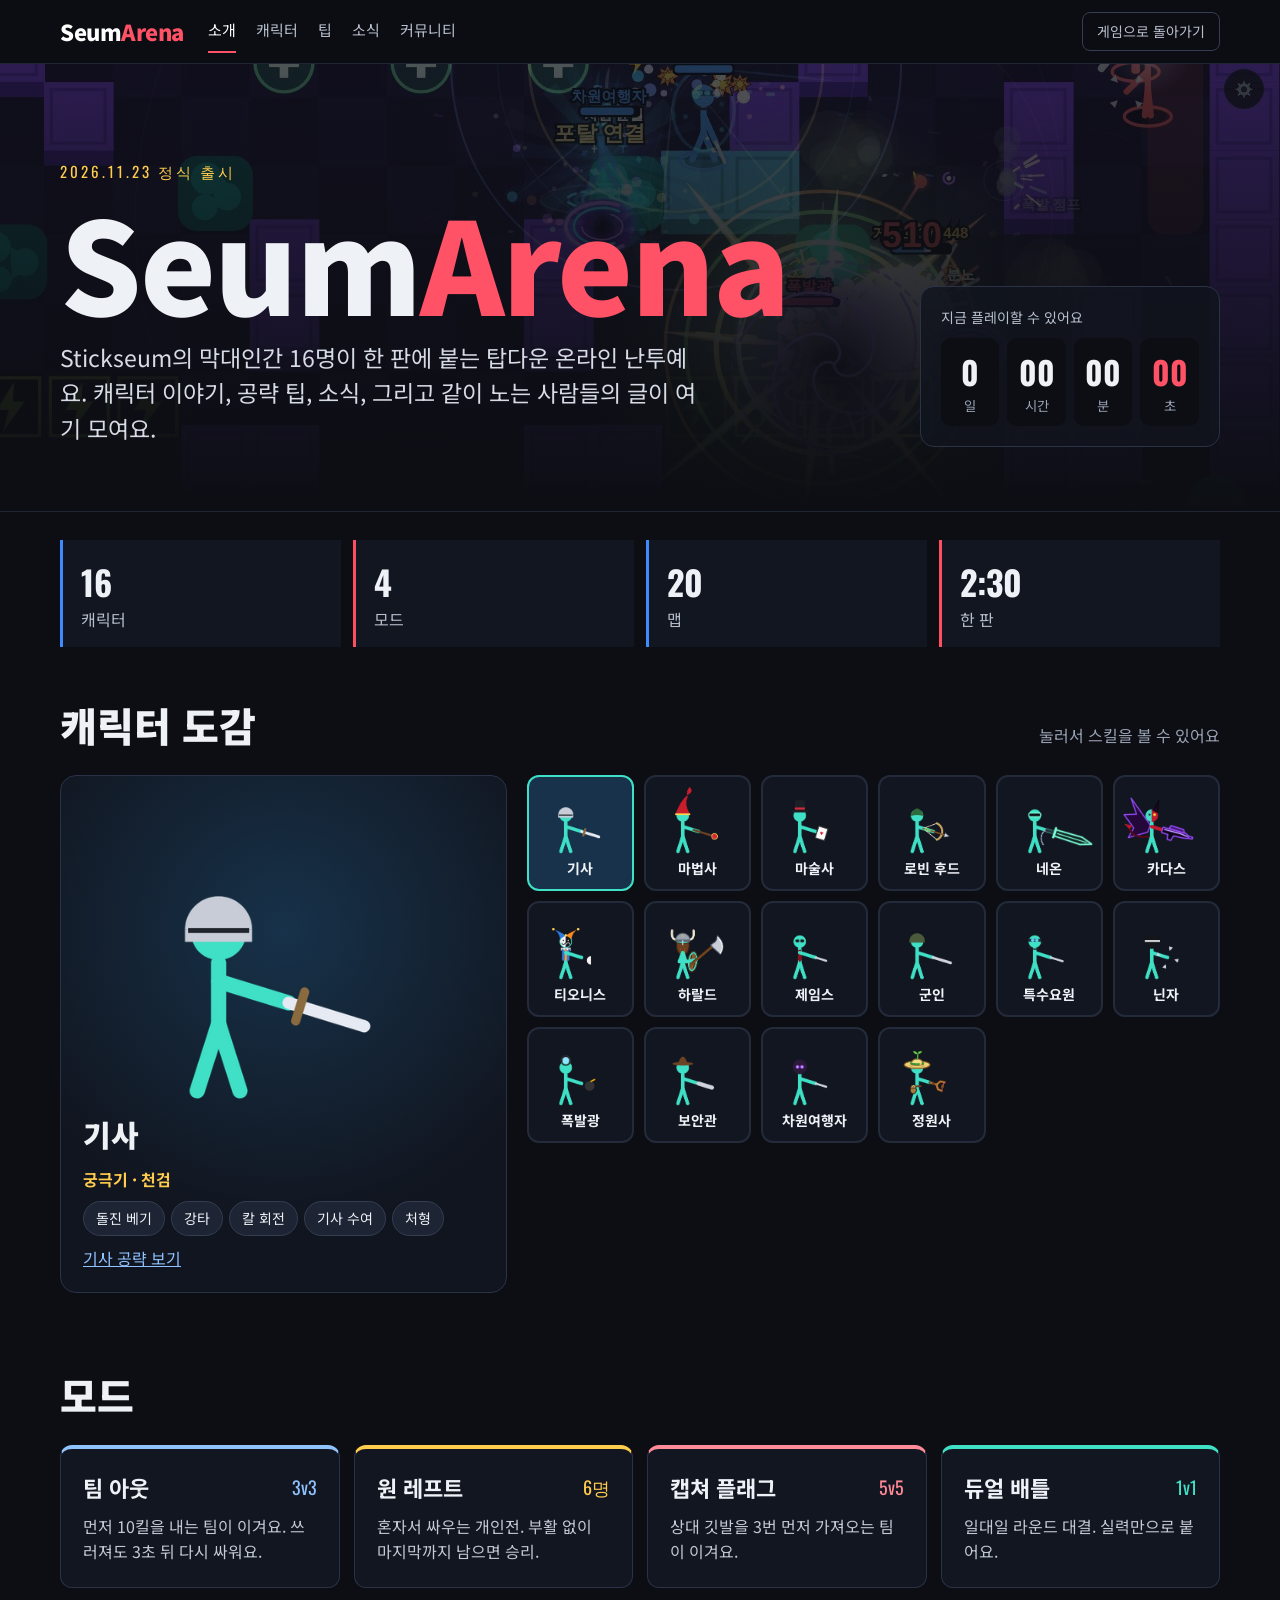
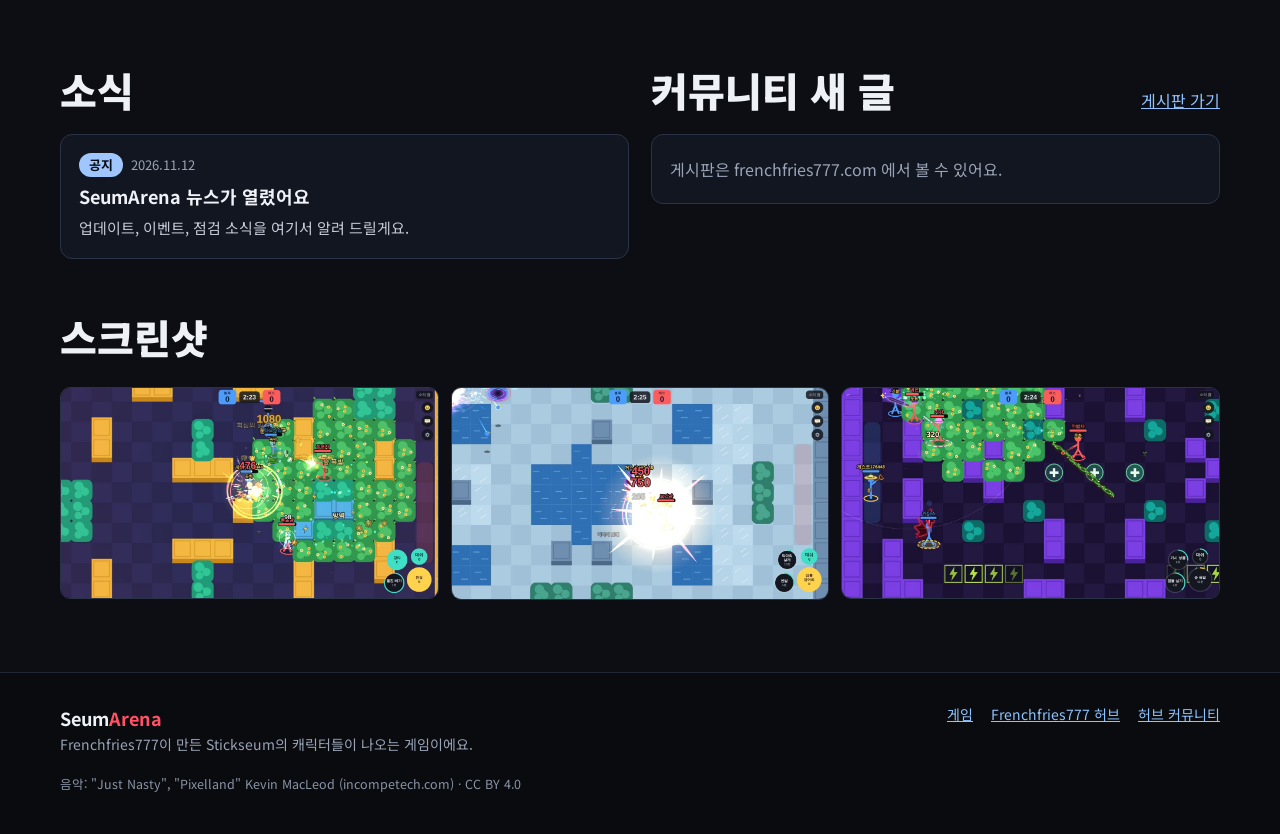
==== site/index.html @ 7cce55d7 "SeumArena 소개·팁·커뮤니티 사이트 추가 (site/) 게임은 /seumarena/ 그대로, 사이트는 /seumarena/site/. 커뮤니티는 허브 게시판(ff_posts" ====
<!doctype html>
<html lang="ko">
<head>
<meta charset="utf-8">
<meta name="viewport" content="width=device-width,initial-scale=1,viewport-fit=cover">
<title>SeumArena · 소개</title>
<meta name="description" content="Stickseum의 막대인간 16명이 붙는 탑다운 온라인 난투. 캐릭터, 팁, 소식, 커뮤니티.">
<meta property="og:title" content="SeumArena"><meta property="og:description" content="Stickseum의 막대인간 16명이 붙는 탑다운 온라인 난투"><meta property="og:type" content="website">
<meta property="og:image" content="https://frenchfries777.com/seumarena/site/img/g_5_shade.jpg">
<meta name="theme-color" content="#0c0e13">
<link rel="icon" type="image/png" sizes="32x32" href="../icons/favicon-32.png">
<link rel="preconnect" href="https://fonts.googleapis.com"><link rel="preconnect" href="https://fonts.gstatic.com" crossorigin>
<link href="https://fonts.googleapis.com/css2?family=Noto+Sans+KR:wght@400;500;700;900&family=Oswald:wght@500;600;700&display=swap" rel="stylesheet">
<link rel="stylesheet" href="site.css">
</head>
<body>
<main>
<section class="hero">
<img src="img/g_5_shade.jpg" alt="">
<div class="wrap">
<div class="txt">
<p class="kicker">2026.11.23 정식 출시</p>
<h1 data-name>SeumArena</h1>
<p class="lead">Stickseum의 막대인간 16명이 한 판에 붙는 탑다운 온라인 난투예요. 캐릭터 이야기, 공략 팁, 소식, 그리고 같이 노는 사람들의 글이 여기 모여요.</p>
</div>
<div class="cd"><p>정식 출시까지</p><div class="g" id="cd"><div><b>-</b><small>일</small></div><div><b>-</b><small>시간</small></div><div><b>-</b><small>분</small></div><div><b>-</b><small>초</small></div></div></div>
</div>
</section>

<div class="wrap stats">
<div><b>16</b><span>캐릭터</span></div><div><b>4</b><span>모드</span></div><div><b>20</b><span>맵</span></div><div><b>2:30</b><span>한 판</span></div>
</div>

<section class="wrap s" id="chars">
<div class="sh"><h2>캐릭터 도감</h2><p>눌러서 스킬을 볼 수 있어요</p></div>
<div class="dex"><div class="big"></div><div class="grid16"></div></div>
</section>

<section class="wrap s" id="modes">
<div class="sh"><h2>모드</h2></div>
<div class="modes">
<div class="card mode" style="--c:#8fc3ff"><div><h3>팀 아웃</h3><span class="num">3v3</span></div><p>먼저 10킬을 내는 팀이 이겨요. 쓰러져도 3초 뒤 다시 싸워요.</p></div>
<div class="card mode" style="--c:#ffcc4d"><div><h3>원 레프트</h3><span class="num">6명</span></div><p>혼자서 싸우는 개인전. 부활 없이 마지막까지 남으면 승리.</p></div>
<div class="card mode" style="--c:#ff8a98"><div><h3>캡쳐 플래그</h3><span class="num">5v5</span></div><p>상대 깃발을 3번 먼저 가져오는 팀이 이겨요.</p></div>
<div class="card mode" style="--c:#3fe0c5"><div><h3>듀얼 배틀</h3><span class="num">1v1</span></div><p>일대일 라운드 대결. 실력만으로 붙어요.</p></div>
</div>
</section>

<div class="wrap two">
<section id="news">
<div class="sh"><h2 class="big">소식</h2></div>
<div id="newsList"><div class="card empty">소식을 불러오는 중이에요.</div></div>
</section>
<section>
<div class="sh"><h2 class="big">커뮤니티 새 글</h2><a href="community.html">게시판 가기</a></div>
<div class="card list" id="postList"><div class="empty">글을 불러오는 중이에요.</div></div>
</section>
</div>

<section class="wrap s">
<div class="sh"><h2>스크린샷</h2></div>
<div class="shots">
<img src="img/g_0_sword.jpg" alt="옥상 정원에서 싸우는 장면" loading="lazy" width="1280" height="720">
<img src="img/g_2_kadas.jpg" alt="얼음 호수에서 궁극기를 쓰는 장면" loading="lazy" width="1280" height="720">
<img src="img/g_8_gardener.jpg" alt="정원사가 넝쿨을 뻗는 장면" loading="lazy" width="1280" height="720">
</div>
</section>
</main>
<script src="https://frenchfries777.com/games/ff-auth.js"></script>
<script src="site.js"></script>
<script src="board.js"></script>
<script>
siteChrome('home');
countdown(document.getElementById('cd'));
heroDex(document.getElementById('chars'), { extra: h => '<a href="tips.html#' + h.id + '">' + esc(h.name) + ' 공략 보기</a>' });
loadNews().then(list => {
  const el = document.getElementById('newsList');
  el.style.cssText = 'display:flex;flex-direction:column;gap:12px';
  el.innerHTML = list == null ? '<div class="card empty">소식을 불러오지 못했어요.</div>' : list.length ? list.slice(0, 4).map(n => newsHtml(n, true)).join('') : '<div class="card empty">아직 소식이 없어요.</div>';
});
siteAuth();
boardRecent(document.getElementById('postList'), 5);
</script>
</body>
</html>
---- site/site.css ----
/* SeumArena site: intro / tips / community. Same look as the game lobby (dark navy, white + red title, blue-red slants). */
:root{--bg:#0c0e13;--panel:#121621;--panel2:#171c28;--line:#2a3246;--line2:#343d52;--text:#eef1f6;--soft:#c3c9d5;--dim:#9aa3b5;--blue:#3d8bff;--blue2:#8fc3ff;--red:#ff4d61;--red2:#ff5266;--gold:#ffcc4d;--mint:#3fe0c5}
*{box-sizing:border-box}
html{scroll-behavior:smooth;-webkit-text-size-adjust:100%}
body{margin:0;background:var(--bg);color:var(--text);font-family:'Noto Sans KR',system-ui,sans-serif;line-height:1.5}
a{color:var(--blue2)}a:hover{color:#fff}
img{max-width:100%;height:auto;display:block}
button,input,textarea,select{font:inherit;color:inherit}
[hidden]{display:none!important}
.wrap{max-width:1200px;margin:0 auto;padding:0 20px}
.sr{position:absolute;left:-9999px}
.num{font-family:Oswald,sans-serif}
.brand{text-decoration:none;font-weight:900;font-size:22px;letter-spacing:-.5px;color:#fff}
.brand b,h1 b{color:var(--red2);font-weight:inherit}

/* header */
.top{position:sticky;top:0;z-index:20;background:rgba(12,14,19,.92);backdrop-filter:blur(8px);border-bottom:1px solid #1f2533}
.top .wrap{display:flex;flex-wrap:wrap;align-items:center;gap:6px 24px;padding-top:10px;padding-bottom:10px}
.top nav{display:flex;flex-wrap:wrap;gap:0 20px;flex:1 1 auto}
.top nav a{color:#b7bfcd;text-decoration:none;padding:9px 0;border-bottom:2px solid transparent;font-size:15px}
.top nav a:hover{color:#fff}
.top nav a.on{color:#fff;border-bottom-color:var(--red2)}
.toGame{text-decoration:none;color:#b7bfcd;font-size:14px;padding:8px 14px;border:1px solid var(--line2);border-radius:8px;white-space:nowrap}
.acct{font-size:14px;color:var(--soft);display:flex;align-items:center;gap:8px}
.acct button{background:none;border:1px solid var(--line2);border-radius:8px;padding:7px 12px;cursor:pointer;color:var(--soft)}

/* buttons */
.slant{display:inline-block;text-decoration:none;color:#fff;font-weight:700;padding:12px 28px;background:linear-gradient(90deg,var(--blue),var(--red));clip-path:polygon(8% 0,100% 0,92% 100%,0 100%);border:0;cursor:pointer}
.slant:hover{color:#fff;filter:brightness(1.1)}
.pill{min-height:42px;padding:0 18px;border-radius:99px;font-weight:700;cursor:pointer;background:var(--panel);color:var(--soft);border:1px solid var(--line2)}
.pill.on{background:var(--text);color:var(--bg);border-color:var(--text)}
.pills{display:flex;flex-wrap:wrap;gap:8px}

/* hero */
.hero{position:relative;overflow:hidden;border-bottom:1px solid #1f2533}
.hero>img{position:absolute;inset:0;width:100%;height:100%;object-fit:cover;opacity:.45}
.hero:after{content:'';position:absolute;inset:0;background:linear-gradient(180deg,rgba(12,14,19,.35),rgba(12,14,19,.8) 65%,var(--bg))}
.hero .wrap{position:relative;z-index:1;padding-top:clamp(44px,8vw,96px);padding-bottom:clamp(36px,5vw,64px);display:flex;flex-wrap:wrap;align-items:flex-end;gap:32px}
.hero .txt{flex:999 1 520px;min-width:0;display:flex;flex-direction:column;gap:18px}
.kicker{margin:0;font-family:Oswald,sans-serif;letter-spacing:3px;color:var(--gold);font-size:15px}
.hero h1{margin:0;font-weight:900;line-height:.95;letter-spacing:-2px;font-size:clamp(56px,11vw,128px)}
.hero p.lead{margin:0;font-size:clamp(17px,2.4vw,23px);color:#d6dbe5;max-width:640px;line-height:1.55}
.cd{flex:1 1 300px;display:flex;flex-direction:column;gap:10px;padding:20px;background:rgba(17,21,30,.85);border:1px solid var(--line);border-radius:14px}
.cd p{margin:0;color:#b7bfcd;font-size:14px}
.cd .g{display:grid;grid-template-columns:repeat(4,minmax(0,1fr));gap:8px;text-align:center}
.cd .g div{display:flex;flex-direction:column;padding:10px 0;background:var(--bg);border-radius:10px}
.cd .g b{font-family:Oswald,sans-serif;font-size:32px}
.cd .g div:last-child b{color:var(--red2)}
.cd .g small{color:var(--dim)}

/* sections */
section.s{padding-top:48px;padding-bottom:24px;display:flex;flex-direction:column;gap:20px}
.sh{display:flex;flex-wrap:wrap;align-items:baseline;justify-content:space-between;gap:8px}
.sh h2,h2.big{margin:0;font-size:clamp(26px,4vw,40px);font-weight:900}
.sh p{margin:0;color:var(--dim)}
.stats{display:grid;grid-template-columns:repeat(auto-fit,minmax(140px,1fr));gap:12px;padding-top:28px}
.stats div{display:flex;flex-direction:column;padding:16px 18px;border-left:3px solid var(--blue);background:var(--panel)}
.stats div:nth-child(even){border-left-color:var(--red)}
.stats b{font-family:Oswald,sans-serif;font-size:34px}
.stats span{color:#b7bfcd}
.card{background:var(--panel);border:1px solid var(--line);border-radius:12px}

/* characters */
.dex{display:flex;flex-wrap:wrap;gap:20px}
.dex .big{flex:1 1 340px;min-width:0;display:flex;flex-direction:column;gap:10px;padding:22px;border-radius:16px;background:radial-gradient(circle at 50% 30%,#17324a,#11151f 70%);border:1px solid var(--line)}
.dex .big img{width:100%;max-width:420px;align-self:center;aspect-ratio:474/360;object-fit:contain}
.dex .big h3{margin:0;font-size:30px;font-weight:900}
.dex .big .ult{margin:0;color:var(--gold);font-weight:700}
.tags{display:flex;flex-wrap:wrap;gap:6px}
.tags span{padding:6px 12px;border-radius:99px;background:#1d2433;border:1px solid var(--line2);font-size:14px}
.grid16{flex:2 1 480px;min-width:0;display:grid;grid-template-columns:repeat(auto-fill,minmax(100px,1fr));gap:10px;align-content:start}
.hb{display:flex;flex-direction:column;align-items:center;gap:4px;padding:8px 6px 10px;border-radius:12px;cursor:pointer;background:var(--panel);border:2px solid #232a3a;transition:transform .15s,border-color .15s}
.hb:hover{transform:translateY(-3px);border-color:var(--blue)}
.hb.on{background:#17324a;border-color:var(--mint)}
.hb img{width:100%;aspect-ratio:474/360;object-fit:contain}
.hb span{font-size:14px;font-weight:700}

/* modes */
.modes{display:grid;grid-template-columns:repeat(auto-fit,minmax(240px,1fr));gap:14px}
.mode{display:flex;flex-direction:column;gap:10px;padding:22px;border-top:4px solid var(--c)}
.mode div{display:flex;justify-content:space-between;align-items:center}
.mode h3{margin:0;font-size:22px}
.mode .num{color:var(--c);font-size:18px}
.mode p{margin:0;color:var(--soft);line-height:1.6}

/* news + posts */
.two{display:flex;flex-wrap:wrap;gap:22px;padding-top:48px}
.two>section{flex:1 1 420px;min-width:0;display:flex;flex-direction:column;gap:14px}
.news{display:flex;flex-direction:column;gap:6px;padding:18px}
.news .k{display:flex;gap:8px;align-items:center}
.news .k span{padding:2px 10px;border-radius:99px;color:#0c0e13;font-size:13px;font-weight:700}
.news .k time{color:var(--dim);font-size:13px}
.news h3{margin:0;font-size:18px}
.news p{margin:0;color:var(--soft);font-size:15px;line-height:1.6;white-space:pre-line}
.list{display:flex;flex-direction:column;overflow:hidden}
.row{text-decoration:none;color:var(--text);display:flex;gap:14px;align-items:center;padding:15px 18px;border-bottom:1px solid #222a3a;background:none;border-left:0;border-right:0;border-top:0;text-align:left;cursor:pointer;width:100%}
.row:last-child{border-bottom:0}
.row:hover{background:var(--panel2);color:var(--text)}
.row .t{flex:none;width:64px;font-size:13px;font-weight:700}
.row .m{flex:1 1 auto;min-width:0;display:flex;flex-direction:column;gap:2px}
.row .m b{font-weight:500;overflow:hidden;text-overflow:ellipsis;white-space:nowrap}
.row .m small,.row .c{color:var(--dim);font-size:13px}
.row .c{flex:none}
.empty{padding:22px 18px;color:var(--dim)}
.shots{display:grid;grid-template-columns:repeat(auto-fit,minmax(280px,1fr));gap:12px}
.shots img{width:100%;aspect-ratio:16/9;object-fit:cover;border-radius:10px;border:1px solid var(--line)}

/* tips */
kbd{font-family:Oswald,sans-serif;display:inline-block;min-width:22px;text-align:center;padding:2px 8px;border-radius:6px;background:#1d2433;border:1px solid var(--line2);border-bottom-width:3px;color:#fff;font-size:14px}
.keys{display:grid;grid-template-columns:auto 1fr;gap:10px 16px;align-items:center;color:var(--soft)}
.box{padding:22px;display:flex;flex-direction:column;gap:12px}
.box h2,.box h3{margin:0}
.box ul{margin:0;padding-left:20px;color:var(--soft);line-height:1.9}
.facts{display:grid;grid-template-columns:repeat(auto-fit,minmax(240px,1fr));gap:12px}
.facts div{padding:16px;background:var(--bg);border-radius:10px;display:flex;flex-direction:column;gap:6px}
.facts span{color:var(--soft);line-height:1.6}
.flex{display:flex;flex-wrap:wrap;gap:16px}
.flex>*{flex:1 1 360px;min-width:0}
.soon{color:var(--dim)}

/* community */
.board{display:flex;flex-wrap:wrap;gap:22px;padding-top:36px;padding-bottom:60px}
.board .main{flex:999 1 600px;min-width:0;display:flex;flex-direction:column;gap:16px}
.board aside{flex:1 1 280px;min-width:0;display:flex;flex-direction:column;gap:14px}
.search{display:flex;gap:8px}
.search input,.write input,.write textarea,.write select,.cmt textarea{flex:1 1 auto;min-width:0;min-height:44px;padding:10px 14px;border-radius:10px;border:1px solid var(--line2);background:var(--panel);color:var(--text)}
.write{display:flex;flex-direction:column;gap:10px;padding:18px}
.write .r{display:flex;gap:8px;flex-wrap:wrap}
.write textarea{min-height:140px;resize:vertical}
.msg{color:var(--gold);font-size:14px;min-height:1em}
.post{padding:22px;display:flex;flex-direction:column;gap:12px}
.post h2{margin:0;font-size:24px}
.post .meta{color:var(--dim);font-size:13.5px}
.post .body{white-space:pre-wrap;line-height:1.7;color:#dfe3ea;overflow-wrap:anywhere}
.post .pics{display:grid;grid-template-columns:repeat(auto-fit,minmax(200px,1fr));gap:8px}
.post .pics img{border-radius:10px;border:1px solid var(--line)}
.acts{display:flex;flex-wrap:wrap;gap:8px}
.acts button{min-height:40px;padding:0 14px;border-radius:10px;border:1px solid var(--line2);background:var(--panel2);cursor:pointer}
.acts button.on{border-color:var(--red2);color:#ffb3bd}
.cmts{display:flex;flex-direction:column;gap:8px}
.cmts div{padding:12px 14px;background:var(--bg);border-radius:10px}
.cmts small{color:var(--dim)}
.cmts p{margin:4px 0 0;white-space:pre-wrap;overflow-wrap:anywhere}
.cmt{display:flex;gap:8px}
.cmt textarea{min-height:44px;resize:vertical}

footer.foot{margin-top:48px;border-top:1px solid #1f2533;background:#090b0f}
footer.foot .wrap{padding-top:30px;padding-bottom:40px;display:flex;flex-wrap:wrap;justify-content:space-between;gap:16px;color:var(--dim);font-size:14px;line-height:1.7}
footer.foot .cr{flex-basis:100%;font-size:12.5px;color:#8a93a5;margin:0}
footer.foot nav{display:flex;flex-wrap:wrap;gap:6px 18px}
@media (max-width:560px){.toGame{order:2}.top nav{order:3;flex-basis:100%;gap:0 16px}.row .t{width:48px}}
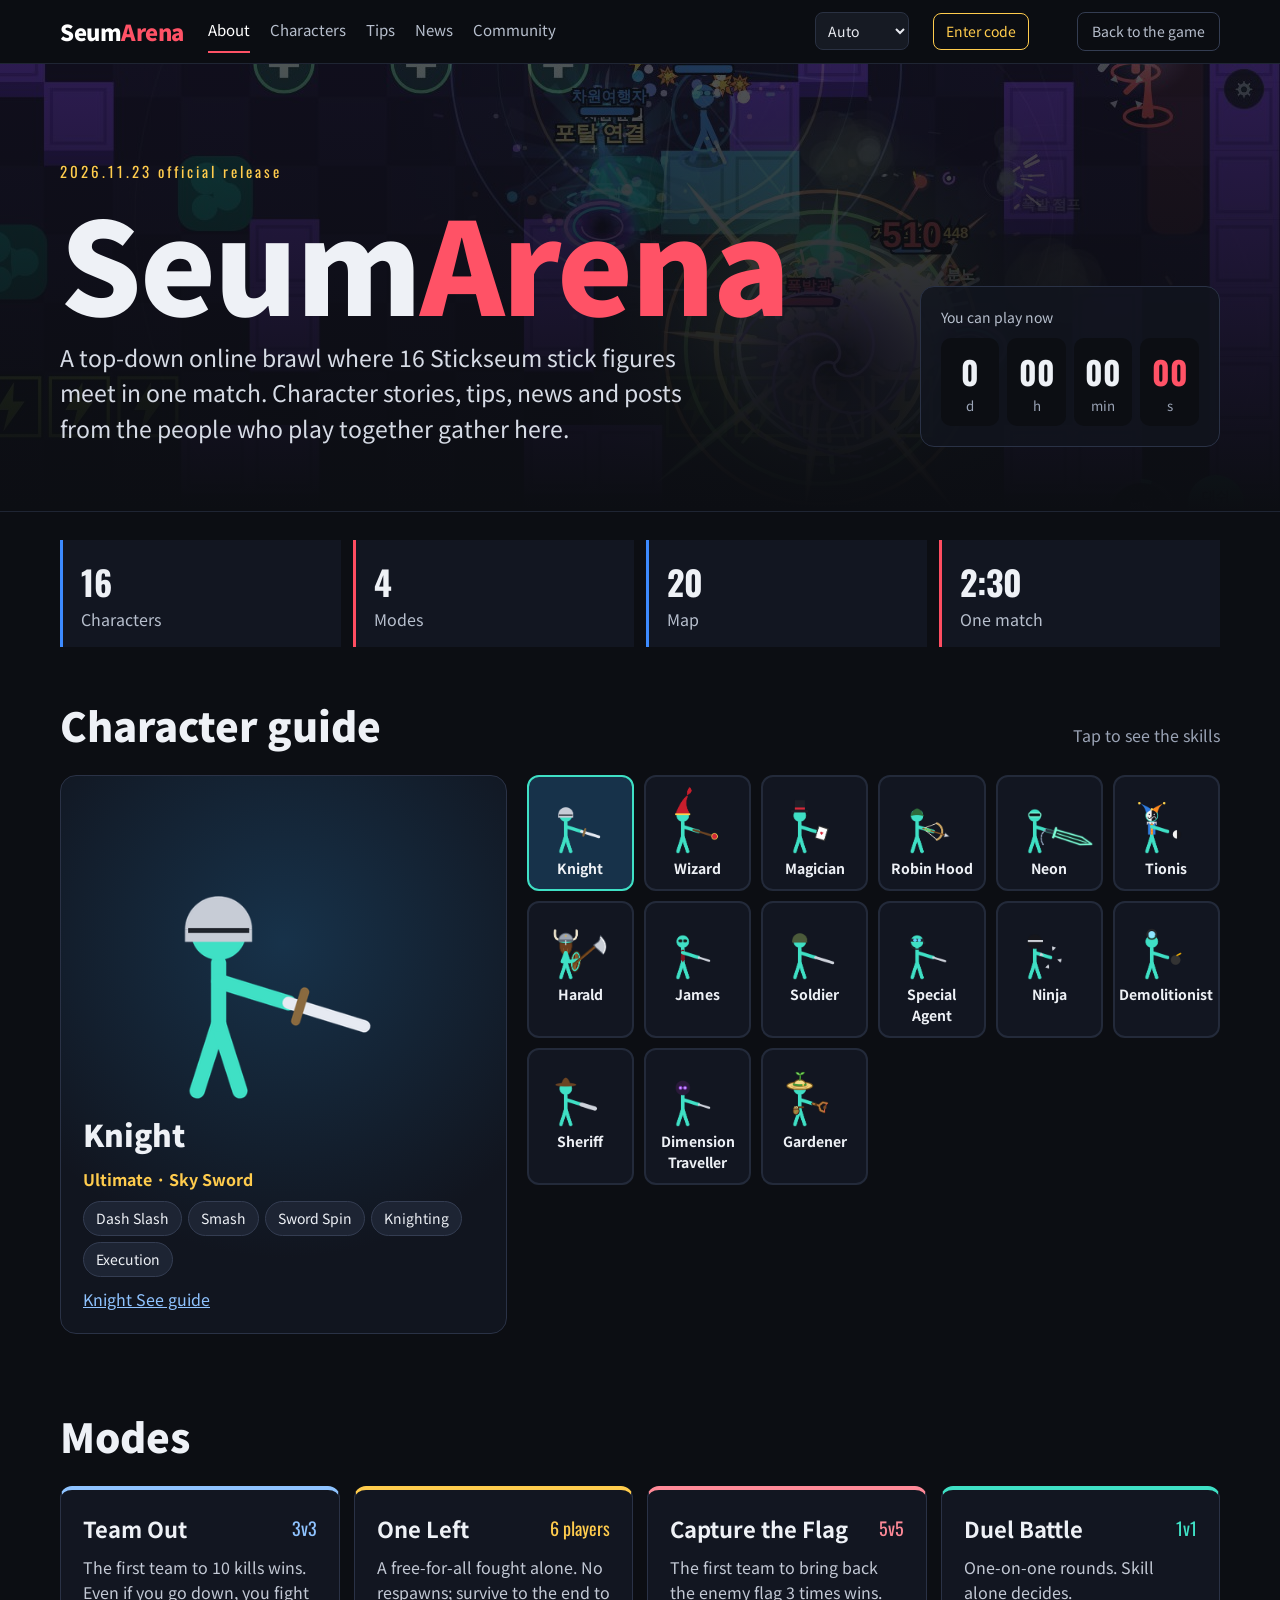
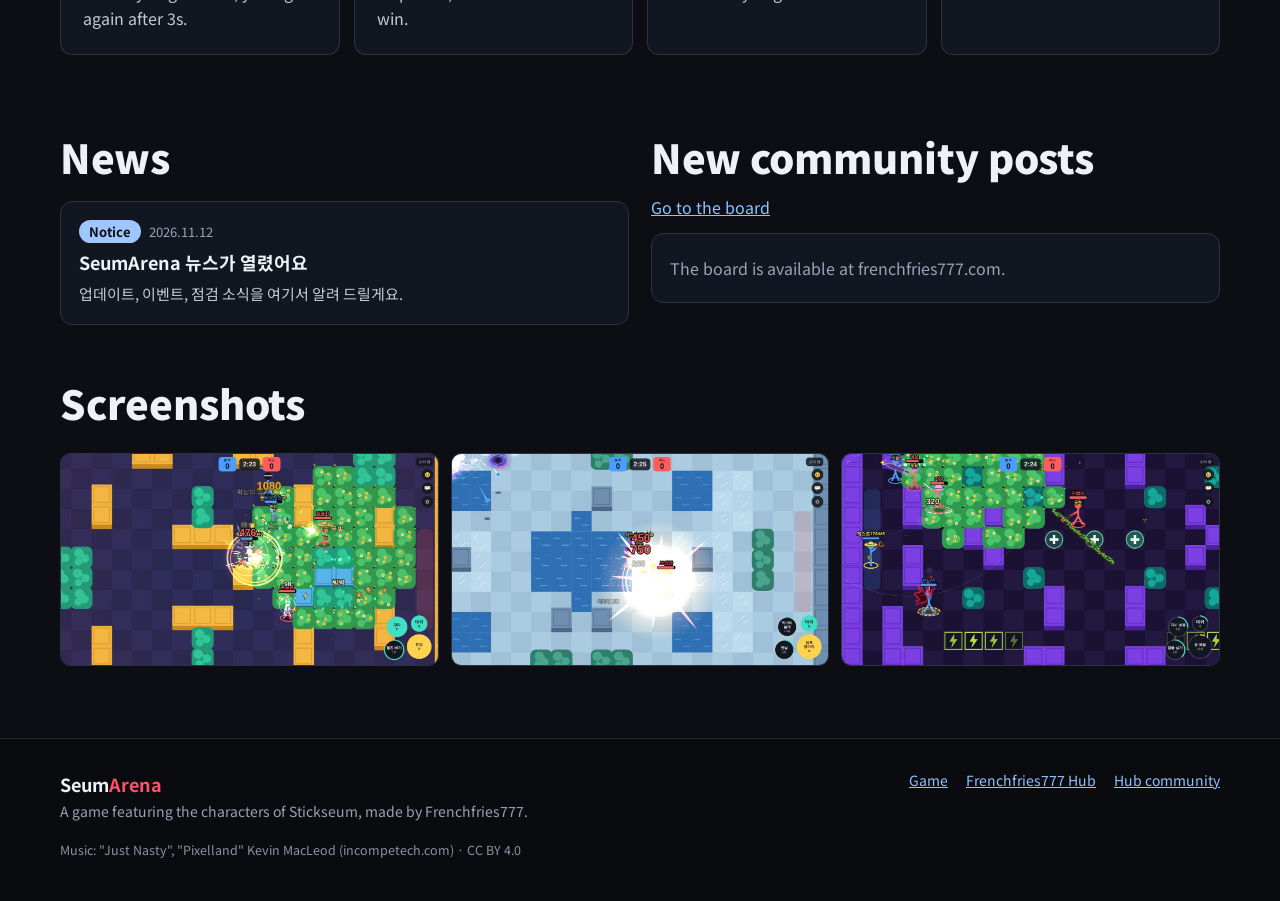
==== commit 4af9faba: "각성 20명, 6개 언어, 튜토리얼, 렉 수정, 버그 수정 - 각성: 캐릭터 20명 전체(조건, 효과, 금색 통일, 지속 +3초, 듀얼·랭크 조건 60%, 각성 조작 버튼 B), " ====
--- a/site/index.html
+++ b/site/index.html
@@ -66,7 +66,9 @@
 </div>
 </section>
 </main>
-<script src="https://frenchfries777.com/games/ff-auth.js"></script>
+<script src="https://frenchfries777.com/games/ff-auth.js?v=20261114c"></script>
+<script src="i18n.js"></script>
+<script src="heroes.js"></script>
 <script src="site.js"></script>
 <script src="board.js"></script>
 <script>
--- a/site/site.css
+++ b/site/site.css
@@ -149,3 +149,30 @@
 footer.foot .cr{flex-basis:100%;font-size:12.5px;color:#8a93a5;margin:0}
 footer.foot nav{display:flex;flex-wrap:wrap;gap:6px 18px}
 @media (max-width:560px){.toGame{order:2}.top nav{order:3;flex-basis:100%;gap:0 16px}.row .t{width:48px}}
+
+/* guide (tips page) */
+.mode .rule{margin:4px 0 0;color:#dfe3ea;line-height:1.7}
+.mode ul{margin:8px 0 0;padding-left:20px;color:#b7bfcd;line-height:1.7}
+.guide{display:flex;flex-direction:column;gap:6px;line-height:1.7;color:#dfe3ea}
+.guide .stat{display:flex;flex-wrap:wrap;gap:6px;margin-top:4px}
+.guide .stat span{padding:4px 10px;border-radius:8px;background:#1d2433;border:1px solid var(--line2);font-size:13px;color:#c9d0dc}
+.guide h4{margin:10px 0 0;font-size:16px;font-weight:800;color:#fff}
+.guide p{margin:0;color:#c9d0dc}
+.guide ul{margin:0;padding-left:20px;color:#c9d0dc}
+.guide dl{margin:0;display:grid;grid-template-columns:max-content 1fr;gap:6px 12px}
+.guide dt{font-weight:700;color:#fff}
+.guide dt.pick{color:var(--gold)}
+.guide dd{margin:0;color:#c9d0dc}
+@media (max-width:560px){.guide dl{grid-template-columns:1fr}.guide dd{margin-bottom:6px}}
+
+.codeBtn{background:none;border:1px solid var(--gold);color:var(--gold);border-radius:8px;padding:7px 12px;cursor:pointer;font-size:14px;white-space:nowrap}
+.codeDlg{background:var(--panel);color:var(--text);border:1px solid var(--line2);border-radius:14px;padding:22px;width:min(340px,calc(100vw - 32px))}
+.codeDlg::backdrop{background:rgba(0,0,0,.6)}
+.codeDlg h3{margin:0 0 12px}
+.codeDlg input{width:100%;box-sizing:border-box;font:700 28px Oswald,monospace;letter-spacing:8px;text-align:center;padding:10px;border-radius:10px;border:1px solid var(--line2);background:var(--bg);color:var(--text)}
+.codeDlg p{min-height:22px;color:var(--soft);font-size:14px}
+.codeRow{display:flex;gap:10px;justify-content:flex-end;align-items:center}
+
+/* language list in the header */
+.langSel{background:#161a23;color:#e8eaf0;border:1px solid #2a3142;border-radius:8px;padding:7px 8px;font:inherit;font-size:14px;min-height:36px}
+.langSel:focus-visible{outline:2px solid #6aa6ff;outline-offset:2px}
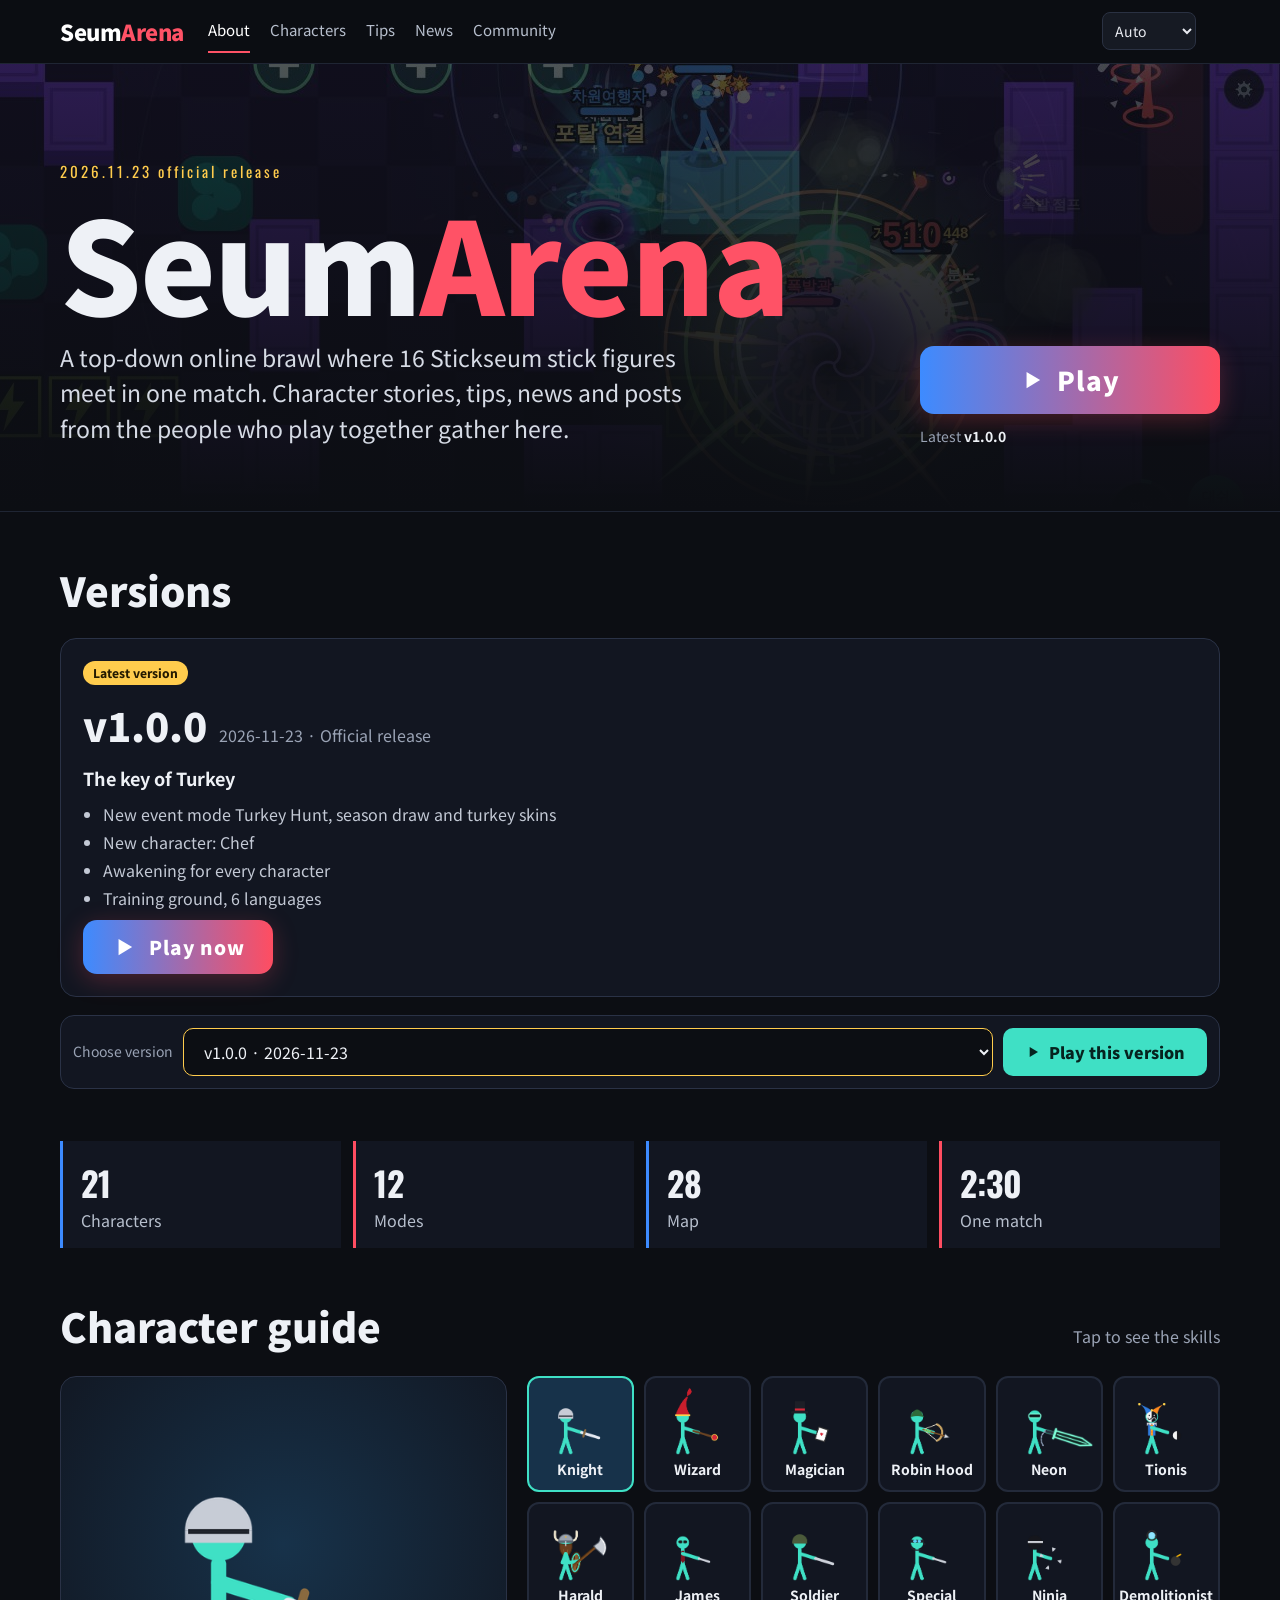
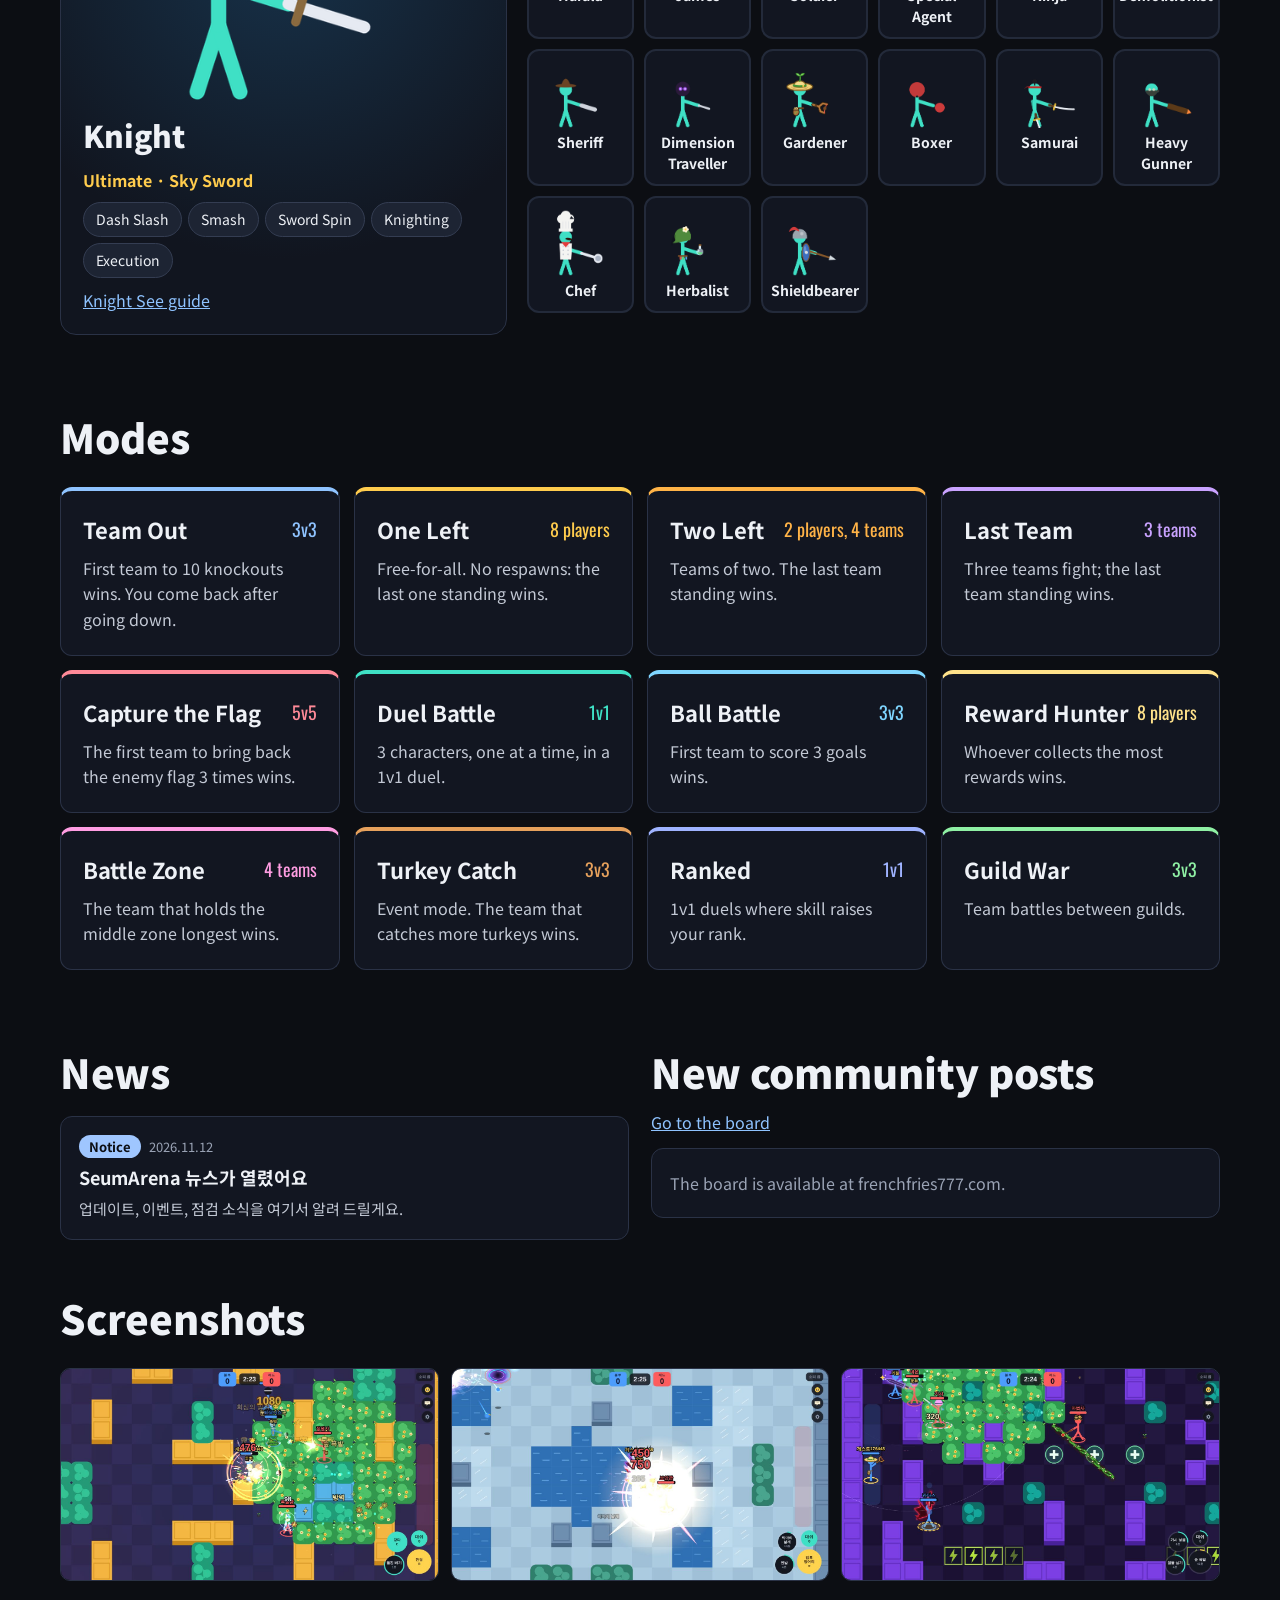
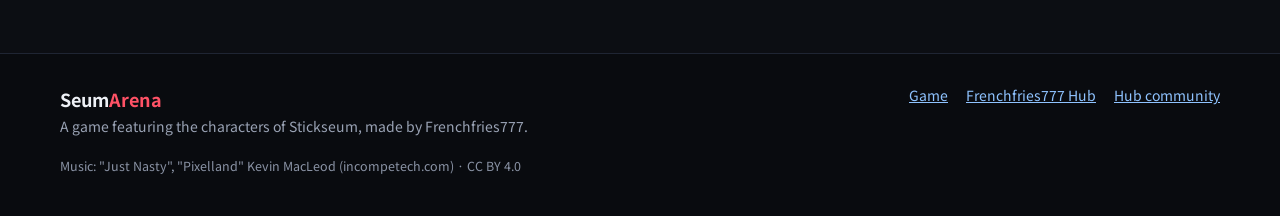
==== commit bc87c949: "사이트: 플레이 버튼, 버전 칸, 모드 12개, 캐릭터 21명, 게임으로 돌아가기·코드 입력 제거 Co-Authored-By: Claude Opus 5.5 <noreply@anth" ====
--- a/site/index.html
+++ b/site/index.html
@@ -23,12 +23,19 @@
 <h1 data-name>SeumArena</h1>
 <p class="lead">Stickseum의 막대인간 16명이 한 판에 붙는 탑다운 온라인 난투예요. 캐릭터 이야기, 공략 팁, 소식, 그리고 같이 노는 사람들의 글이 여기 모여요.</p>
 </div>
-<div class="cd"><p>정식 출시까지</p><div class="g" id="cd"><div><b>-</b><small>일</small></div><div><b>-</b><small>시간</small></div><div><b>-</b><small>분</small></div><div><b>-</b><small>초</small></div></div></div>
+<div class="cd play"><a class="playBig" data-play><svg viewBox="0 0 24 24" fill="currentColor" aria-hidden="true"><path d="M7 4.5v15l12.5-7.5z"/></svg>플레이</a><div class="sub"><span>최신 <b>v1.0.0</b></span></div></div>
 </div>
 </section>
 
+<section class="wrap s" id="ver"><h2>버전</h2>
+<div class="vLatest"><span class="vBadge">최신 버전</span><div class="vh"><b>v1.0.0</b><span>2026-11-23 · 정식 출시</span></div><h3>The key of Turkey</h3>
+<ul><li>새 이벤트 모드 칠면조 잡기, 시즌 뽑기와 칠면조 스킨</li><li>새 캐릭터 셰프</li><li>모든 캐릭터 각성</li><li>연습장, 6개 언어</li></ul>
+<a class="playBig small" data-play><svg viewBox="0 0 24 24" fill="currentColor" aria-hidden="true"><path d="M7 4.5v15l12.5-7.5z"/></svg>지금 플레이</a></div>
+<div class="vBar"><label for="verSel">버전 고르기</label><select class="vSel" id="verSel"><option value="1.0.0">v1.0.0 · 2026-11-23</option></select><button type="button" class="vGo" id="verGo"><svg viewBox="0 0 24 24" fill="currentColor" aria-hidden="true"><path d="M7 4.5v15l12.5-7.5z"/></svg>이 버전 플레이</button></div>
+</section>
+
 <div class="wrap stats">
-<div><b>16</b><span>캐릭터</span></div><div><b>4</b><span>모드</span></div><div><b>20</b><span>맵</span></div><div><b>2:30</b><span>한 판</span></div>
+<div><b>21</b><span>캐릭터</span></div><div><b>12</b><span>모드</span></div><div><b>28</b><span>맵</span></div><div><b>2:30</b><span>한 판</span></div>
 </div>
 
 <section class="wrap s" id="chars">
@@ -39,10 +46,18 @@
 <section class="wrap s" id="modes">
 <div class="sh"><h2>모드</h2></div>
 <div class="modes">
-<div class="card mode" style="--c:#8fc3ff"><div><h3>팀 아웃</h3><span class="num">3v3</span></div><p>먼저 10킬을 내는 팀이 이겨요. 쓰러져도 3초 뒤 다시 싸워요.</p></div>
-<div class="card mode" style="--c:#ffcc4d"><div><h3>원 레프트</h3><span class="num">6명</span></div><p>혼자서 싸우는 개인전. 부활 없이 마지막까지 남으면 승리.</p></div>
+<div class="card mode" style="--c:#8fc3ff"><div><h3>팀 아웃</h3><span class="num">3v3</span></div><p>먼저 10킬을 내는 팀이 이겨요. 쓰러져도 다시 싸워요.</p></div>
+<div class="card mode" style="--c:#ffcc4d"><div><h3>원 레프트</h3><span class="num">8명</span></div><p>혼자 싸우는 개인전. 부활 없이 마지막까지 남으면 승리.</p></div>
+<div class="card mode" style="--c:#ffb347"><div><h3>투 레프트</h3><span class="num">2명 4팀</span></div><p>둘이 한 팀. 마지막까지 남은 팀이 이겨요.</p></div>
+<div class="card mode" style="--c:#c9a2ff"><div><h3>라스트 팀</h3><span class="num">3팀</span></div><p>세 팀이 싸워 마지막까지 남은 팀이 이겨요.</p></div>
 <div class="card mode" style="--c:#ff8a98"><div><h3>캡쳐 플래그</h3><span class="num">5v5</span></div><p>상대 깃발을 3번 먼저 가져오는 팀이 이겨요.</p></div>
-<div class="card mode" style="--c:#3fe0c5"><div><h3>듀얼 배틀</h3><span class="num">1v1</span></div><p>일대일 라운드 대결. 실력만으로 붙어요.</p></div>
+<div class="card mode" style="--c:#3fe0c5"><div><h3>듀얼 배틀</h3><span class="num">1v1</span></div><p>캐릭터 3명으로 한 명씩 붙는 1대1 대결.</p></div>
+<div class="card mode" style="--c:#7fd6ff"><div><h3>볼 배틀</h3><span class="num">3v3</span></div><p>공을 상대 골대에 먼저 3번 넣는 팀이 이겨요.</p></div>
+<div class="card mode" style="--c:#ffe28a"><div><h3>리워드 헌터</h3><span class="num">8명</span></div><p>보상을 가장 많이 모은 사람이 이겨요.</p></div>
+<div class="card mode" style="--c:#ff9de2"><div><h3>배틀 존</h3><span class="num">4팀</span></div><p>가운데 구역을 오래 차지한 팀이 이겨요.</p></div>
+<div class="card mode" style="--c:#e6a15c"><div><h3>칠면조 잡기</h3><span class="num">3v3</span></div><p>이벤트 모드. 칠면조를 더 많이 잡은 팀이 이겨요.</p></div>
+<div class="card mode" style="--c:#9fb3ff"><div><h3>랭크전</h3><span class="num">1v1</span></div><p>실력으로 등급을 올리는 1대1 대결.</p></div>
+<div class="card mode" style="--c:#8ff0a4"><div><h3>길드 대항전</h3><span class="num">3v3</span></div><p>길드끼리 붙는 팀 대결.</p></div>
 </div>
 </section>
 
@@ -73,7 +88,7 @@
 <script src="board.js"></script>
 <script>
 siteChrome('home');
-countdown(document.getElementById('cd'));
+playLinks();
 heroDex(document.getElementById('chars'), { extra: h => '<a href="tips.html#' + h.id + '">' + esc(h.name) + ' 공략 보기</a>' });
 loadNews().then(list => {
   const el = document.getElementById('newsList');
--- a/site/site.css
+++ b/site/site.css
@@ -176,3 +176,22 @@
 /* language list in the header */
 .langSel{background:#161a23;color:#e8eaf0;border:1px solid #2a3142;border-radius:8px;padding:7px 8px;font:inherit;font-size:14px;min-height:36px}
 .langSel:focus-visible{outline:2px solid #6aa6ff;outline-offset:2px}
+
+/* 플레이 버튼 + 버전 (2026-11-28) */
+.cd.play{background:none;border:0;padding:0;align-items:stretch;gap:12px}
+.playBig{display:flex;align-items:center;justify-content:center;gap:12px;height:68px;border-radius:14px;border:0;background:linear-gradient(90deg,var(--blue),var(--red));color:#fff;font:900 26px 'Noto Sans KR',sans-serif;letter-spacing:1px;cursor:pointer;box-shadow:0 6px 24px rgba(255,77,97,.25);text-decoration:none}
+.playBig svg{width:26px;height:26px}
+.playBig.small{align-self:flex-start;height:54px;font-size:19px;padding:0 28px}
+.cd.play .sub{display:flex;justify-content:space-between;color:var(--dim);font-size:14px}.cd.play .sub b{color:var(--text)}
+#ver{display:flex;flex-direction:column;gap:18px}
+#ver h2{margin:0;font-size:clamp(28px,4vw,40px);font-weight:900}
+.vBar{display:flex;align-items:center;gap:10px;flex-wrap:wrap;padding:12px;background:var(--panel);border:1px solid var(--line);border-radius:14px}
+.vBar label{color:var(--dim);font-size:14px}
+.vSel{flex:1 1 260px;height:48px;padding:0 16px;border-radius:10px;border:1.5px solid var(--gold);background:var(--bg);color:var(--text);font:700 16px inherit;font-family:inherit}
+.vGo{height:48px;padding:0 22px;border-radius:10px;border:0;background:var(--mint);color:#06231f;font-weight:900;font-size:16px;display:flex;align-items:center;justify-content:center;gap:8px;white-space:nowrap;cursor:pointer;font-family:inherit}
+.vGo svg{width:16px;height:16px;flex:none}
+.vLatest{padding:22px;border-radius:16px;background:var(--panel);border:1px solid var(--line);display:flex;flex-direction:column;gap:10px}
+.vBadge{align-self:flex-start;background:var(--gold);color:#241a00;font-weight:800;font-size:12px;padding:3px 10px;border-radius:99px}
+.vLatest .vh{display:flex;align-items:baseline;gap:12px;flex-wrap:wrap}.vLatest .vh b{font-size:40px;font-weight:900}.vLatest .vh span{color:var(--dim)}
+.vLatest h3{margin:0;font-size:18px}.vLatest ul{margin:0;padding-left:20px;color:var(--soft);display:flex;flex-direction:column;gap:4px}
+@media (max-width:600px){.playBig{height:60px;font-size:22px}.vGo{width:100%}}
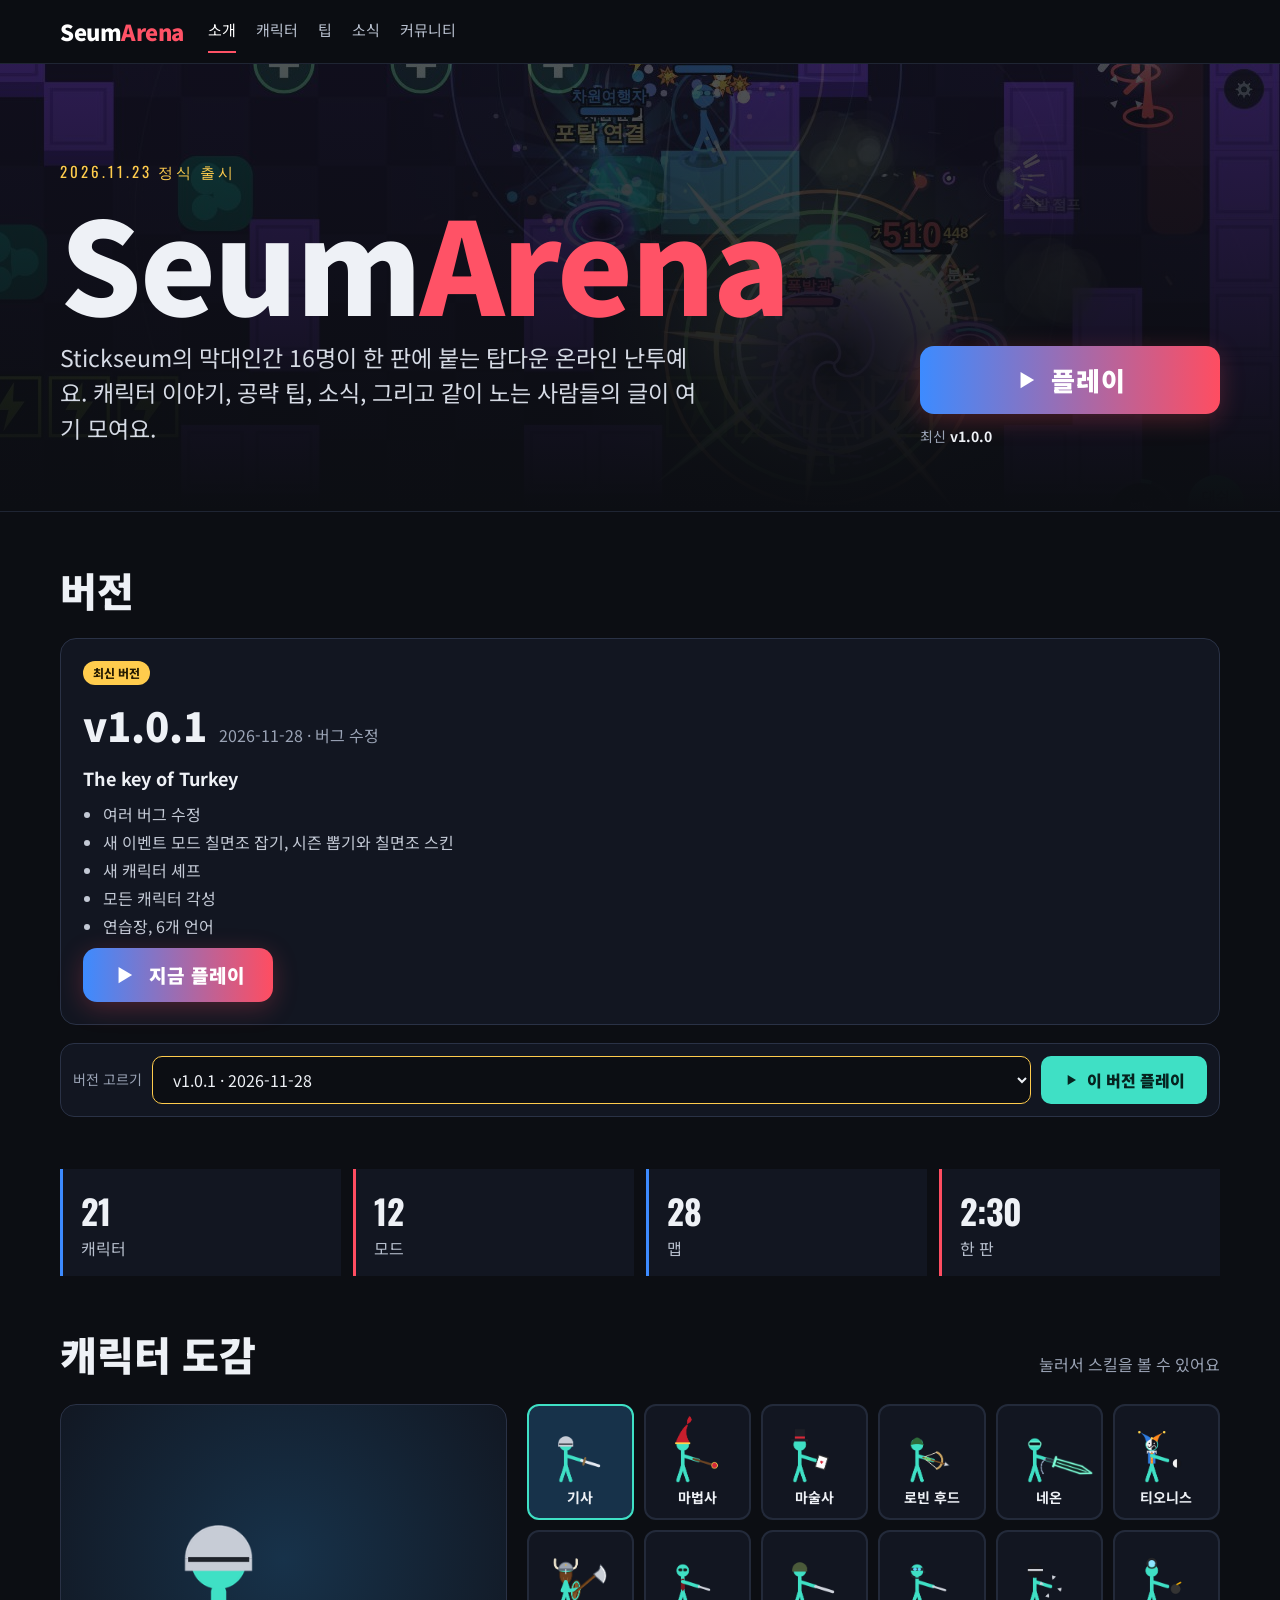
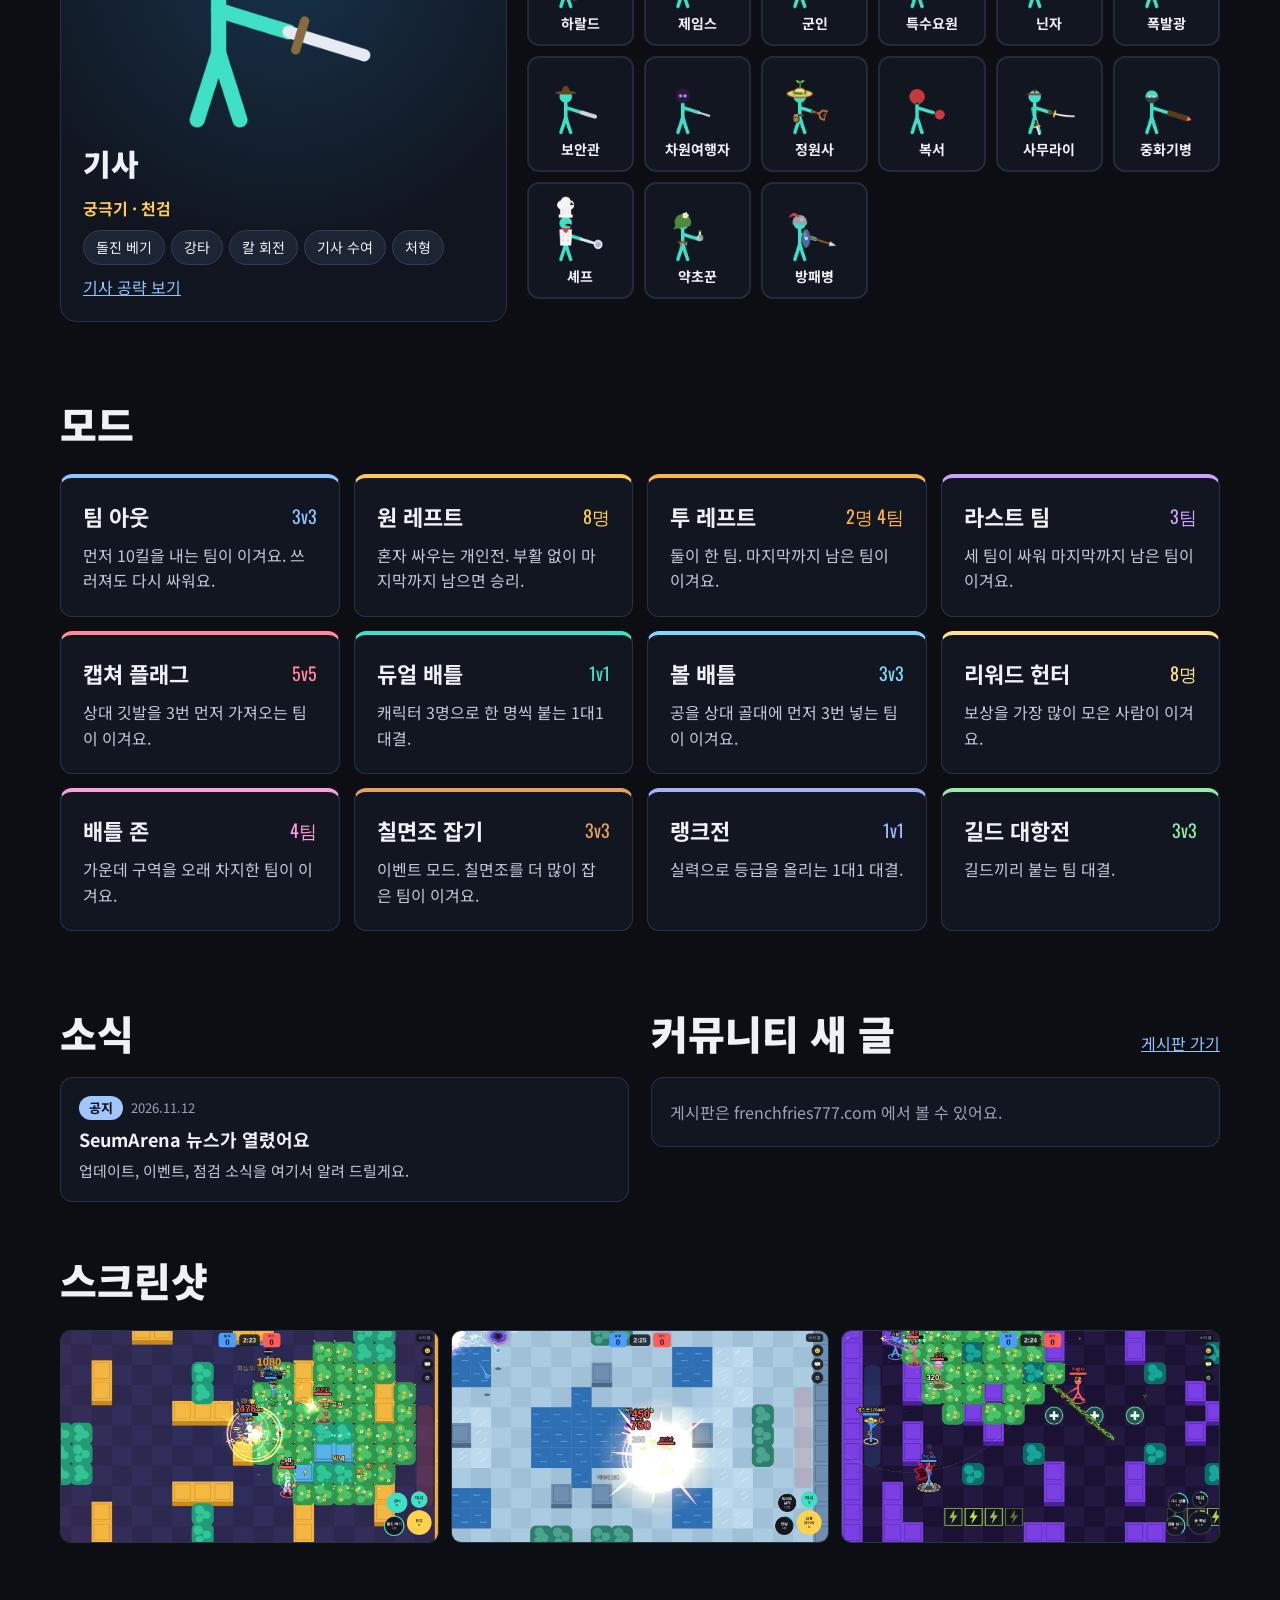
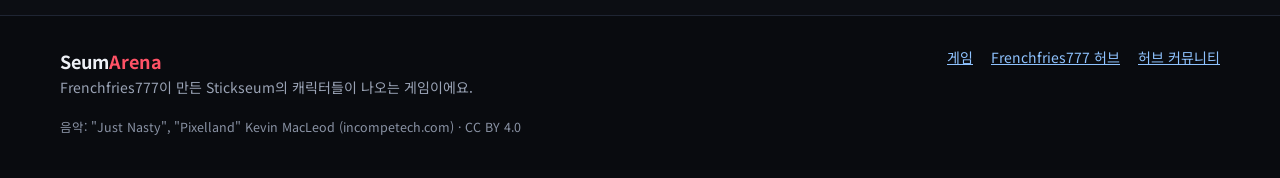
==== commit f1344618: "코드 리뷰 반영 버그 수정, 1.0.1 Co-Authored-By: Claude Opus 5.5 <noreply@anthropic.com>" ====
--- a/site/index.html
+++ b/site/index.html
@@ -28,10 +28,10 @@
 </section>
 
 <section class="wrap s" id="ver"><h2>버전</h2>
-<div class="vLatest"><span class="vBadge">최신 버전</span><div class="vh"><b>v1.0.0</b><span>2026-11-23 · 정식 출시</span></div><h3>The key of Turkey</h3>
-<ul><li>새 이벤트 모드 칠면조 잡기, 시즌 뽑기와 칠면조 스킨</li><li>새 캐릭터 셰프</li><li>모든 캐릭터 각성</li><li>연습장, 6개 언어</li></ul>
+<div class="vLatest"><span class="vBadge">최신 버전</span><div class="vh"><b>v1.0.1</b><span>2026-11-28 · 버그 수정</span></div><h3>The key of Turkey</h3>
+<ul><li>여러 버그 수정</li><li>새 이벤트 모드 칠면조 잡기, 시즌 뽑기와 칠면조 스킨</li><li>새 캐릭터 셰프</li><li>모든 캐릭터 각성</li><li>연습장, 6개 언어</li></ul>
 <a class="playBig small" data-play><svg viewBox="0 0 24 24" fill="currentColor" aria-hidden="true"><path d="M7 4.5v15l12.5-7.5z"/></svg>지금 플레이</a></div>
-<div class="vBar"><label for="verSel">버전 고르기</label><select class="vSel" id="verSel"><option value="1.0.0">v1.0.0 · 2026-11-23</option></select><button type="button" class="vGo" id="verGo"><svg viewBox="0 0 24 24" fill="currentColor" aria-hidden="true"><path d="M7 4.5v15l12.5-7.5z"/></svg>이 버전 플레이</button></div>
+<div class="vBar"><label for="verSel">버전 고르기</label><select class="vSel" id="verSel"><option value="1.0.1">v1.0.1 · 2026-11-28</option></select><button type="button" class="vGo" id="verGo"><svg viewBox="0 0 24 24" fill="currentColor" aria-hidden="true"><path d="M7 4.5v15l12.5-7.5z"/></svg>이 버전 플레이</button></div>
 </section>
 
 <div class="wrap stats">
